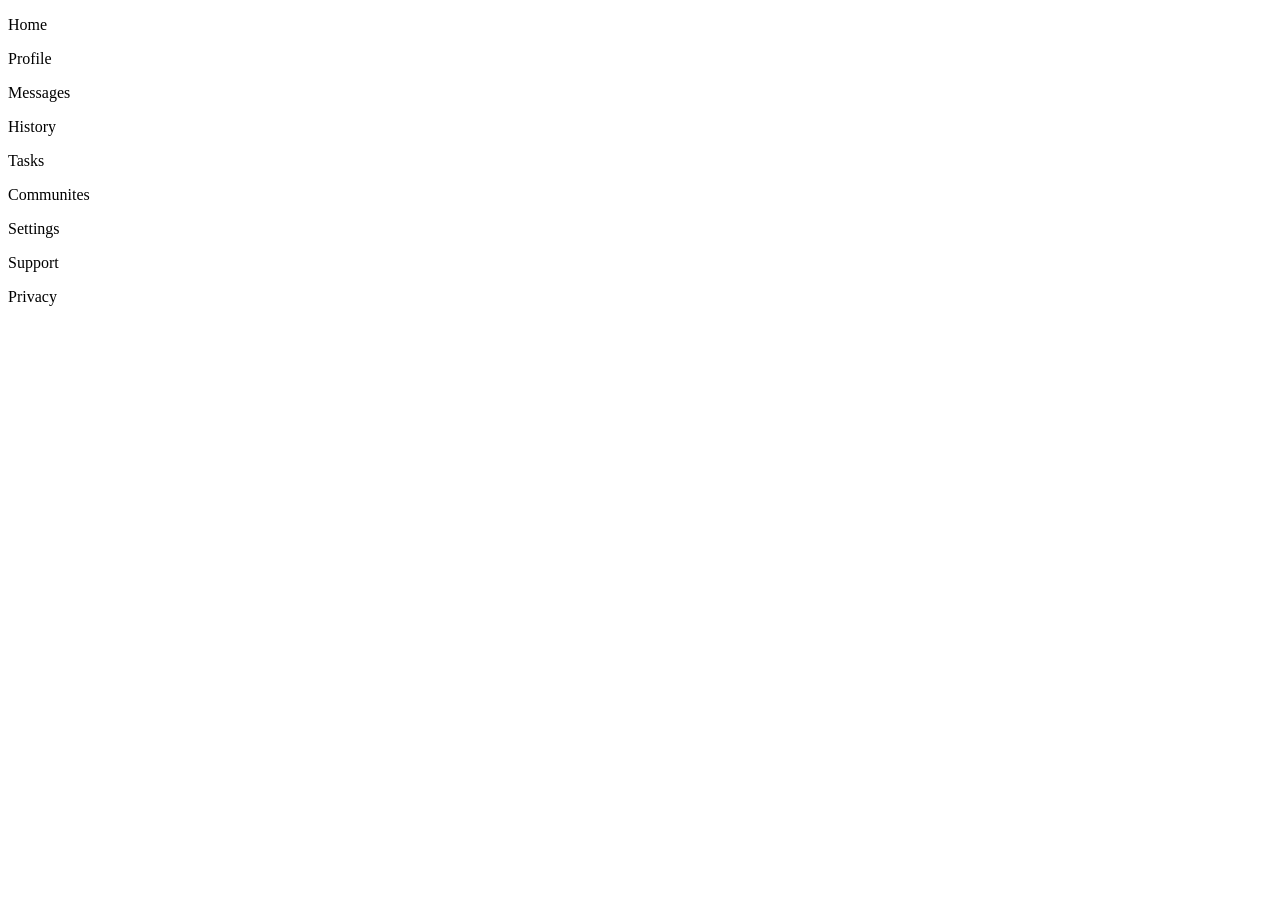
==== index.html @ fe5ff980 "Rename admindashboard.html to index.html" ====
<!DOCTYPE html>
<html lang="en">
<head>
  <meta charset="UTF-8">
  <meta name="viewport" content="width=device-width, initial-scale=1.0">
  <title>Admin Dashboard</title>
</head>
<body>
  <div class="left">
    <div>
      <p>Home</p>
      <p>Profile</p>
      <p>Messages</p>
      <p>History</p>
      <p>Tasks</p>
      <p>Communites</p>
    </div>
    <div>
      <p>Settings</p>
      <p>Support</p>
      <p>Privacy</p>
    </div>
  </div>
</body>
</html>
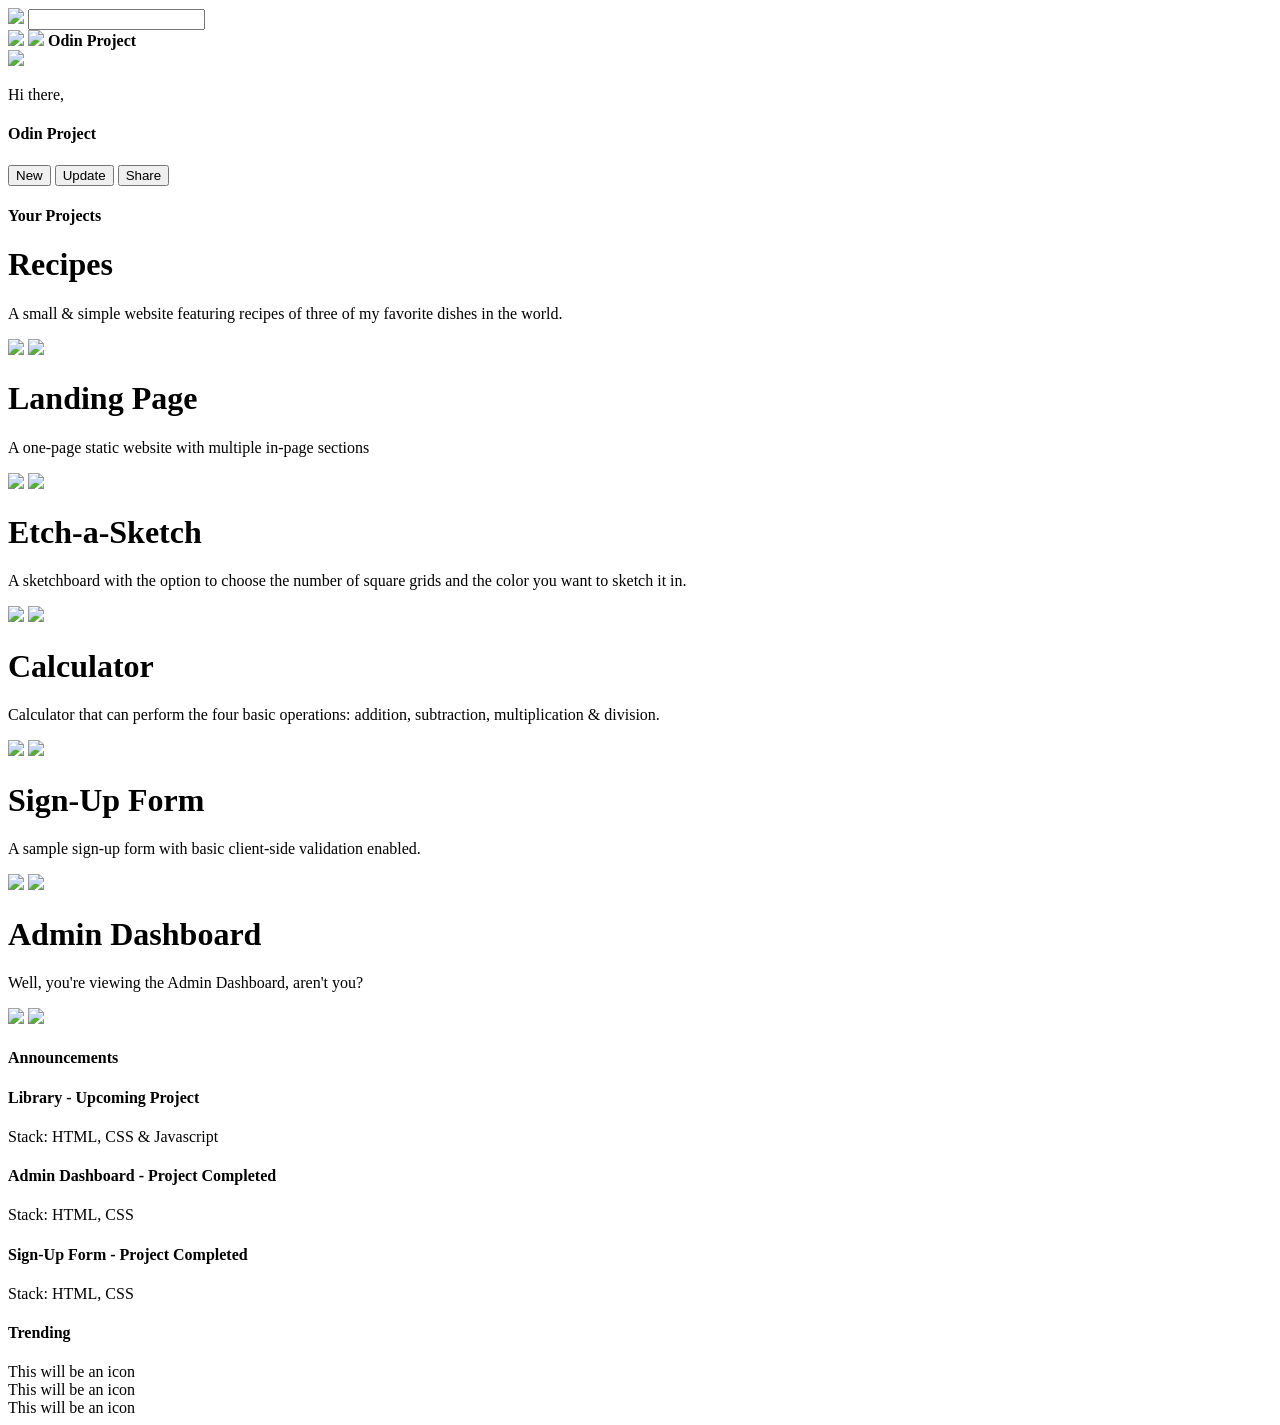
==== commit dab47d71: "Right side of the admin dashboard" ====
--- a/index.html
+++ b/index.html
@@ -4,22 +4,116 @@
   <meta charset="UTF-8">
   <meta name="viewport" content="width=device-width, initial-scale=1.0">
   <title>Admin Dashboard</title>
-</head>
+  <link rel="stylesheet" href="style.css">
+  </head>
 <body>
-  <div class="left">
-    <div>
-      <p>Home</p>
-      <p>Profile</p>
-      <p>Messages</p>
-      <p>History</p>
-      <p>Tasks</p>
-      <p>Communites</p>
+  <div class="topsection">
+    <div class="topsection1">
+      <div class="topsection1sub1">
+        <img src="magnify.svg" class="icon topicons">
+        <input type="search" class="search">
+      </div>
+      <div class="topsection1sub2">
+        <img src="bell-ring.svg" class="icon">
+        <img src="face-man-profile.svg" class="icon">
+        <span><b>Odin Project</b></span>
+      </div>
     </div>
-    <div>
-      <p>Settings</p>
-      <p>Support</p>
-      <p>Privacy</p>
+    <div class="topsection2">
+      <div class="topleft">
+        <img src="face-man-profile.svg" class="doubleicon">
+        <div class="topcenter">
+          <p>Hi there,</p>
+          <h4>Odin Project</h4>
+        </div>
+      </div>
+      <div class="topright">
+        <button class="blue">New</button>
+        <button class="blue">Update</button>
+        <button class="blue">Share</button>
+      </div>
+
     </div>
   </div>
-</body>
+  <div class="bodycontainer">
+    <div class="right1">
+      <h4 class="anno">Your Projects</h4>
+      <div class="container">
+        <div class="child">
+          <h1>Recipes</h1>
+          <p>A small & simple website featuring recipes of three of my favorite dishes in the world.</p>
+          <div class="actions">
+            <img src="bookmark-outline.svg" class="icon">
+            <img src="share-circle.svg" class="icon">
+          </div>
+        </div>
+        <div class="child">
+          <h1>Landing Page</h1>
+          <p>A one-page static website with multiple in-page sections</p>
+          <div class="actions">
+            <img src="bookmark-outline.svg" class="icon">
+            <img src="share-circle.svg" class="icon">
+          </div>
+        </div>
+        <div class="child">
+          <h1>Etch-a-Sketch</h1>
+          <p>A sketchboard with the option to choose the number of square grids and the color you want to sketch it in.</p>
+          <div class="actions">
+            <img src="bookmark-outline.svg" class="icon">
+            <img src="share-circle.svg" class="icon">
+          </div>
+        </div>
+        <div class="child">
+          <h1>Calculator</h1>
+          <p>Calculator that can perform the four basic operations: addition, subtraction, multiplication & division.</p>
+          <div class="actions">
+            <img src="bookmark-outline.svg" class="icon">
+            <img src="share-circle.svg" class="icon">
+          </div>
+        </div>
+        <div class="child">
+          <h1>Sign-Up Form</h1>
+          <p>A sample sign-up form with basic client-side validation enabled.</p>
+          <div class="actions">
+            <img src="bookmark-outline.svg" class="icon">
+            <img src="share-circle.svg" class="icon">
+          </div>
+        </div>
+        <div class="child">
+          <h1>Admin Dashboard</h1>
+          <p>Well, you're viewing the Admin Dashboard, aren't you?</p>
+          <div class="actions">
+            <img src="bookmark-outline.svg" class="icon">
+            <img src="share-circle.svg" class="icon">
+          </div>
+        </div>
+      </div>
+    </div>
+    <div class="right2">
+      <h4 class="anno">Announcements</h4>
+      <div class="right2sub1">
+        <div class="sub">
+          <h4>Library - Upcoming Project</h4>
+          <p>Stack: HTML, CSS & Javascript</p>
+        </div>
+        <div class="sub">
+          <h4>Admin Dashboard  - Project Completed</h4>
+          <p>Stack: HTML, CSS </p>
+        </div>
+        <div class="sub sub3">
+          <h4>Sign-Up Form - Project Completed</h4>
+          <p>Stack: HTML, CSS</p>
+        </div>
+      </div>
+      <h4 class="anno">Trending</h4>
+      <div class="right2sub2">
+        <div class="icons">This will be an icon </div>
+        <div class="icons">This will be an icon </div>
+        <div class="icons">This will be an icon </div>
+      </div>
+    </div>
+  </div>
+
+
+ </body>
 </html>
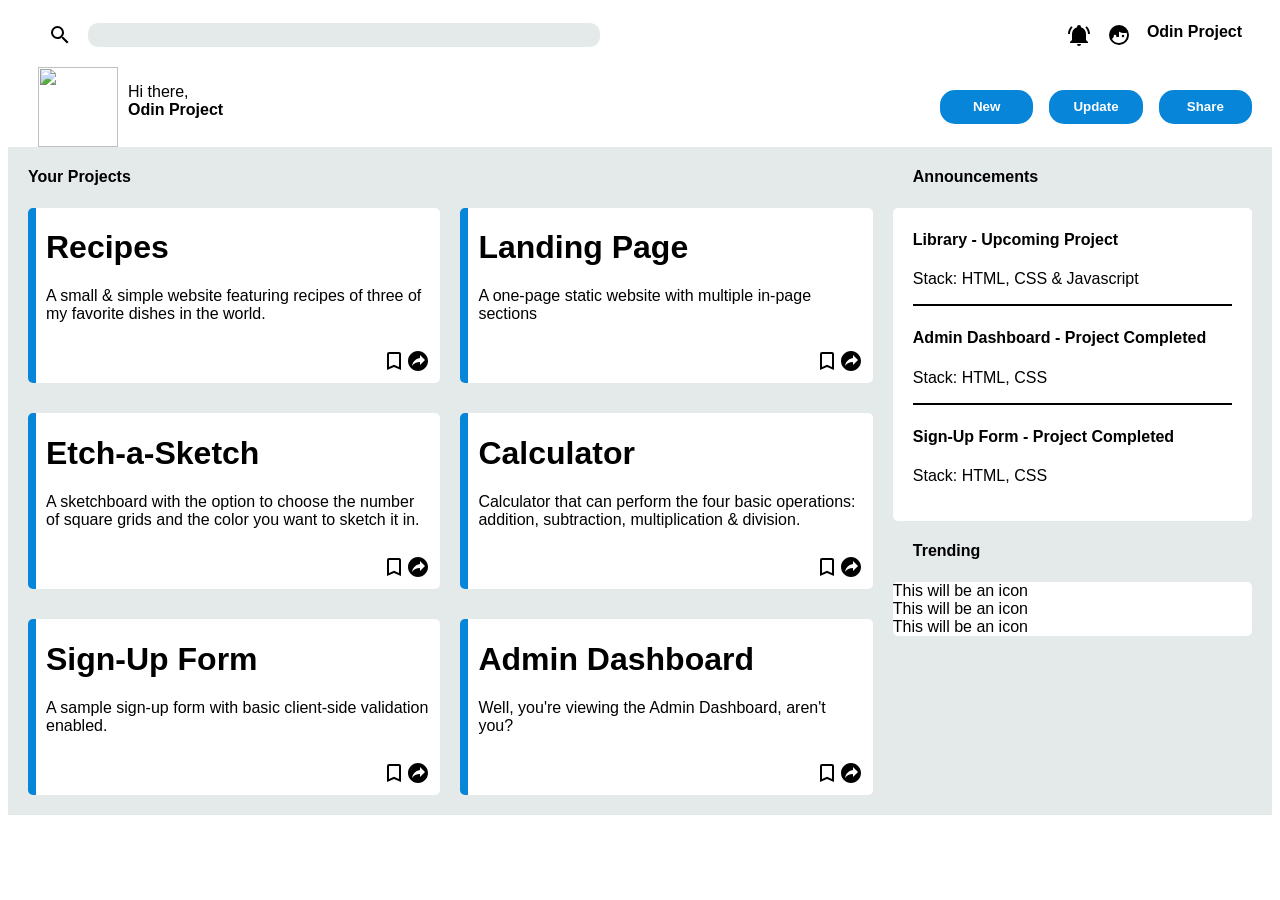
==== commit 92321a6e: "Updated image path of icons" ====
--- a/index.html
+++ b/index.html
@@ -10,12 +10,12 @@
   <div class="topsection">
     <div class="topsection1">
       <div class="topsection1sub1">
-        <img src="magnify.svg" class="icon topicons">
+        <img src="images/magnify.svg" class="icon topicons">
         <input type="search" class="search">
       </div>
       <div class="topsection1sub2">
-        <img src="bell-ring.svg" class="icon">
-        <img src="face-man-profile.svg" class="icon">
+        <img src="images/bell-ring.svg" class="icon">
+        <img src="images/face-man-profile.svg" class="icon">
         <span><b>Odin Project</b></span>
       </div>
     </div>
@@ -43,48 +43,48 @@
           <h1>Recipes</h1>
           <p>A small & simple website featuring recipes of three of my favorite dishes in the world.</p>
           <div class="actions">
-            <img src="bookmark-outline.svg" class="icon">
-            <img src="share-circle.svg" class="icon">
+            <img src="images/bookmark-outline.svg" class="icon">
+            <img src="images/share-circle.svg" class="icon">
           </div>
         </div>
         <div class="child">
           <h1>Landing Page</h1>
           <p>A one-page static website with multiple in-page sections</p>
           <div class="actions">
-            <img src="bookmark-outline.svg" class="icon">
-            <img src="share-circle.svg" class="icon">
+            <img src="images/bookmark-outline.svg" class="icon">
+            <img src="images/share-circle.svg" class="icon">
           </div>
         </div>
         <div class="child">
           <h1>Etch-a-Sketch</h1>
           <p>A sketchboard with the option to choose the number of square grids and the color you want to sketch it in.</p>
           <div class="actions">
-            <img src="bookmark-outline.svg" class="icon">
-            <img src="share-circle.svg" class="icon">
+            <img src="images/bookmark-outline.svg" class="icon">
+            <img src="images/share-circle.svg" class="icon">
           </div>
         </div>
         <div class="child">
           <h1>Calculator</h1>
           <p>Calculator that can perform the four basic operations: addition, subtraction, multiplication & division.</p>
           <div class="actions">
-            <img src="bookmark-outline.svg" class="icon">
-            <img src="share-circle.svg" class="icon">
+            <img src="images/bookmark-outline.svg" class="icon">
+            <img src="images/share-circle.svg" class="icon">
           </div>
         </div>
         <div class="child">
           <h1>Sign-Up Form</h1>
           <p>A sample sign-up form with basic client-side validation enabled.</p>
           <div class="actions">
-            <img src="bookmark-outline.svg" class="icon">
-            <img src="share-circle.svg" class="icon">
+            <img src="images/bookmark-outline.svg" class="icon">
+            <img src="images/share-circle.svg" class="icon">
           </div>
         </div>
         <div class="child">
           <h1>Admin Dashboard</h1>
           <p>Well, you're viewing the Admin Dashboard, aren't you?</p>
           <div class="actions">
-            <img src="bookmark-outline.svg" class="icon">
-            <img src="share-circle.svg" class="icon">
+            <img src="images/bookmark-outline.svg" class="icon">
+            <img src="images/share-circle.svg" class="icon">
           </div>
         </div>
       </div>
@@ -114,6 +114,5 @@
     </div>
   </div>
 
-
  </body>
 </html>
--- a/style.css
+++ b/style.css
@@ -0,0 +1,165 @@
+body{
+  font-family: Arial, Helvetica, sans-serif;
+}
+
+.child > p {
+  padding-bottom: 10px;
+}
+.container{
+  display: grid;
+  grid-template-columns: 1fr 1fr;
+  grid-template-rows: 1fr 1fr;
+  grid-auto-rows: 1fr;
+  grid-auto-columns: 1fr;
+  row-gap: 30px;
+  column-gap: 20px;
+  background-color: rgb(228, 233, 233);
+  padding: 20px;
+  padding-top: 0px;
+}
+
+.child{
+  border-left: 8px solid rgb(7, 133, 217);
+  border-radius: 5px;
+  background-color: white;
+  padding-right: 10px;
+  padding-left: 10px;
+  padding-bottom: 10px;
+  position: relative;
+}
+
+
+.icon{
+  height: 1.5em;
+  width: 1.5em;
+}
+
+.doubleicon{
+  height: 5em;
+  width: 5em;
+}
+
+.sub{
+  border-bottom: 2px solid black;
+  background-color: white;
+  padding-top: 2px;
+  /* padding-left: 5px; */
+  position: relative;
+}
+
+.sub3{
+  border: none;
+}
+
+.actions{
+  display: flex;
+  justify-content:right;
+  align-content: end;
+}
+
+.right2sub1{
+  padding-right: 20px;
+  padding-left: 20px;
+  padding-bottom: 20px;
+  border-radius: 5px;
+  background-color: white;
+  margin-right: 20px;
+}
+
+.anno{
+  padding-left: 20px;
+}
+
+.bodycontainer{
+  display: flex;
+}
+
+.right1{
+  width: 70vw;
+  background-color: rgb(228, 233, 233);
+}
+
+.right2{
+  width: 30vw;
+  background-color: rgb(228, 233, 233);
+}
+
+
+.right2sub2{
+  background-color: white;
+  margin-right: 20px;
+  border-radius: 5px;
+}
+
+.topsection{
+  display: grid;
+  grid-template-columns: 1fr;
+  background-color: white;
+}
+
+.search{
+  border-radius: 10px;
+  border: none;
+  background-color:  rgb(228, 233, 233);
+  width: 40vw;
+}
+
+.topsection1{
+  display: flex;
+  justify-content: space-between;
+  padding-top: 10px;
+  padding-bottom: 20px;
+  padding-right: 30px;
+  padding-left: 40px;
+}
+
+.topsection1sub2{
+  justify-items: right;
+  align-items: right;
+  display: flex;
+  padding-top: 5px;
+  gap: 1em;
+}
+
+.topsection1sub1{
+  display: flex;
+  padding-top: 5px;
+  gap: 1em;
+}
+
+.topsection2{
+  display: flex;
+  justify-content: space-between;
+  align-items: center;
+  padding-left: 30px;
+  padding-right: 20px;
+}
+
+.topleft{
+  display: flex;
+  gap: 10px;
+}
+
+
+.topright{
+  display: flex;
+  gap: clamp(10px,1em,50px);
+}
+
+.blue{
+  background-color:rgb(7, 133, 217);
+  border: none;
+  border-radius: 15px;
+  width: 7em;
+  height: 2.5em;
+  color: white;
+  font-weight: bold;
+}
+
+.topcenter > h4{
+  margin: 0;
+}
+
+.topcenter > p {
+  margin-bottom: 0;
+}
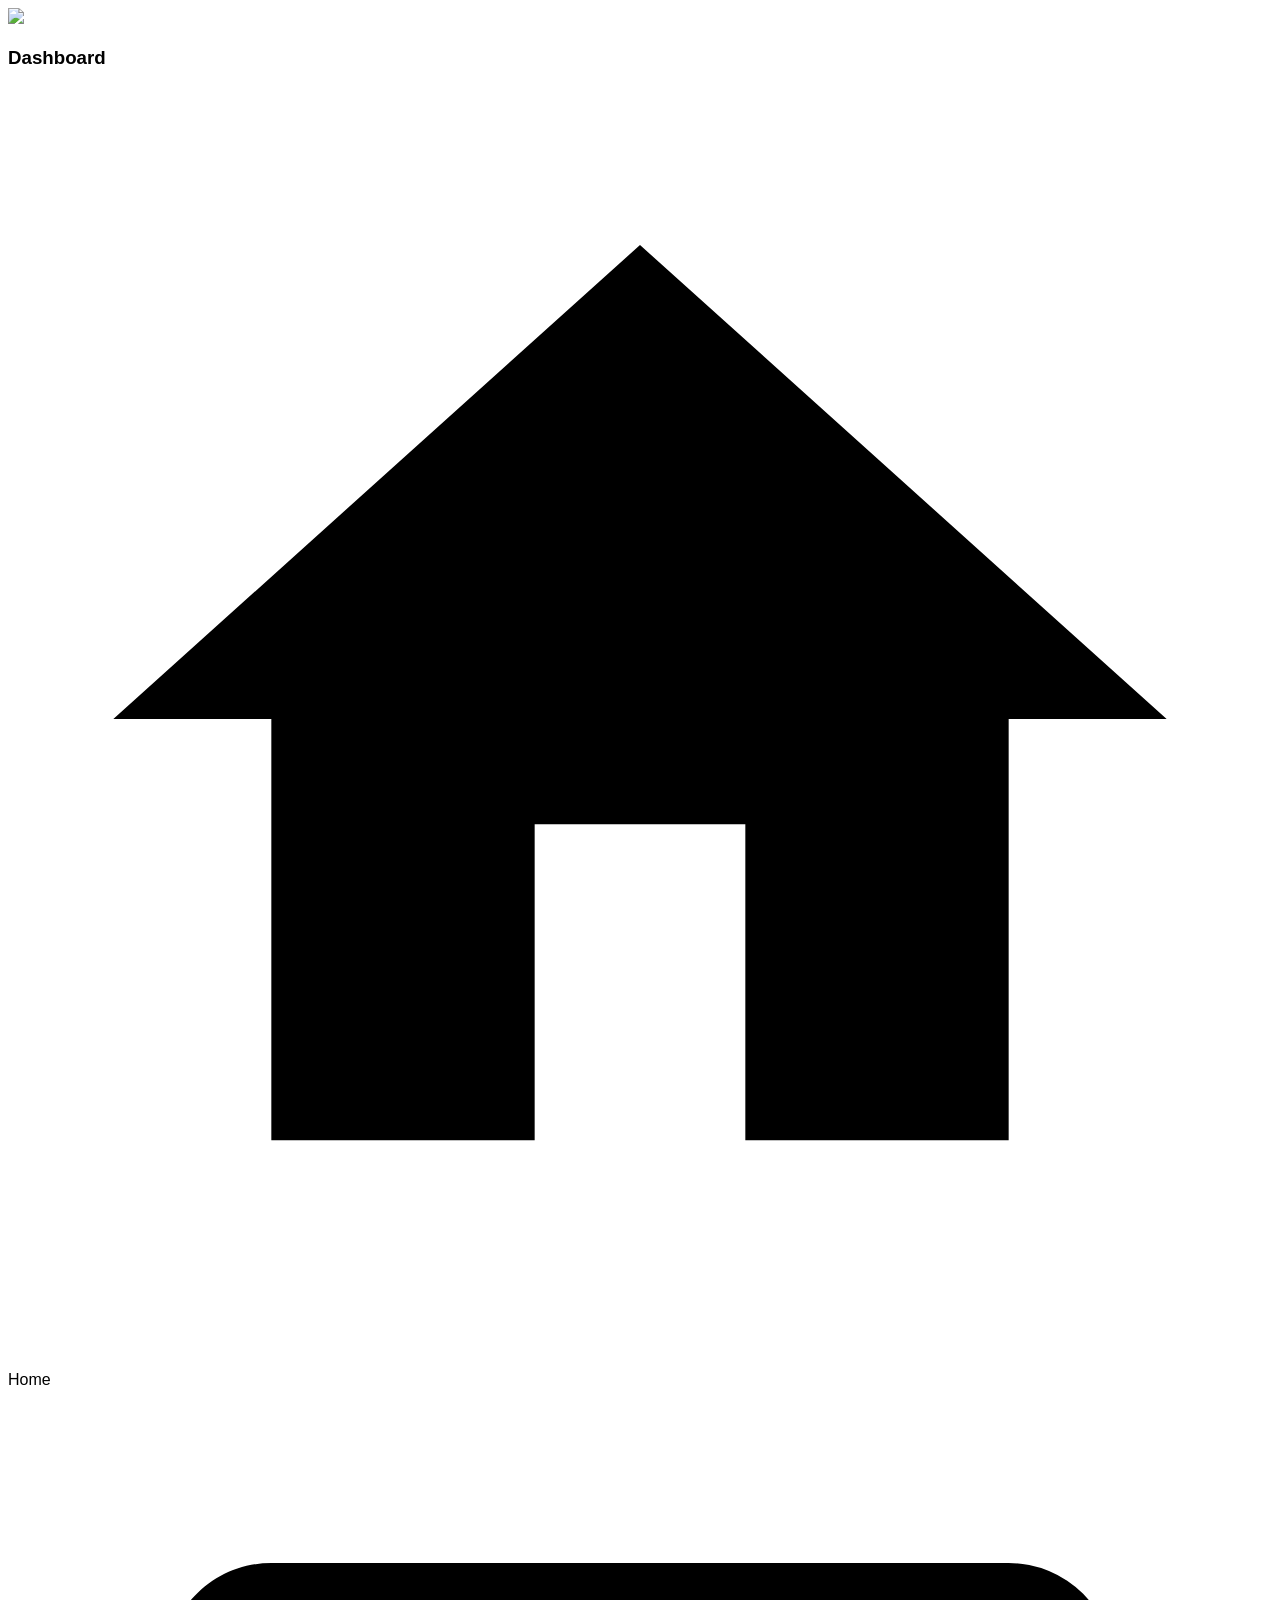
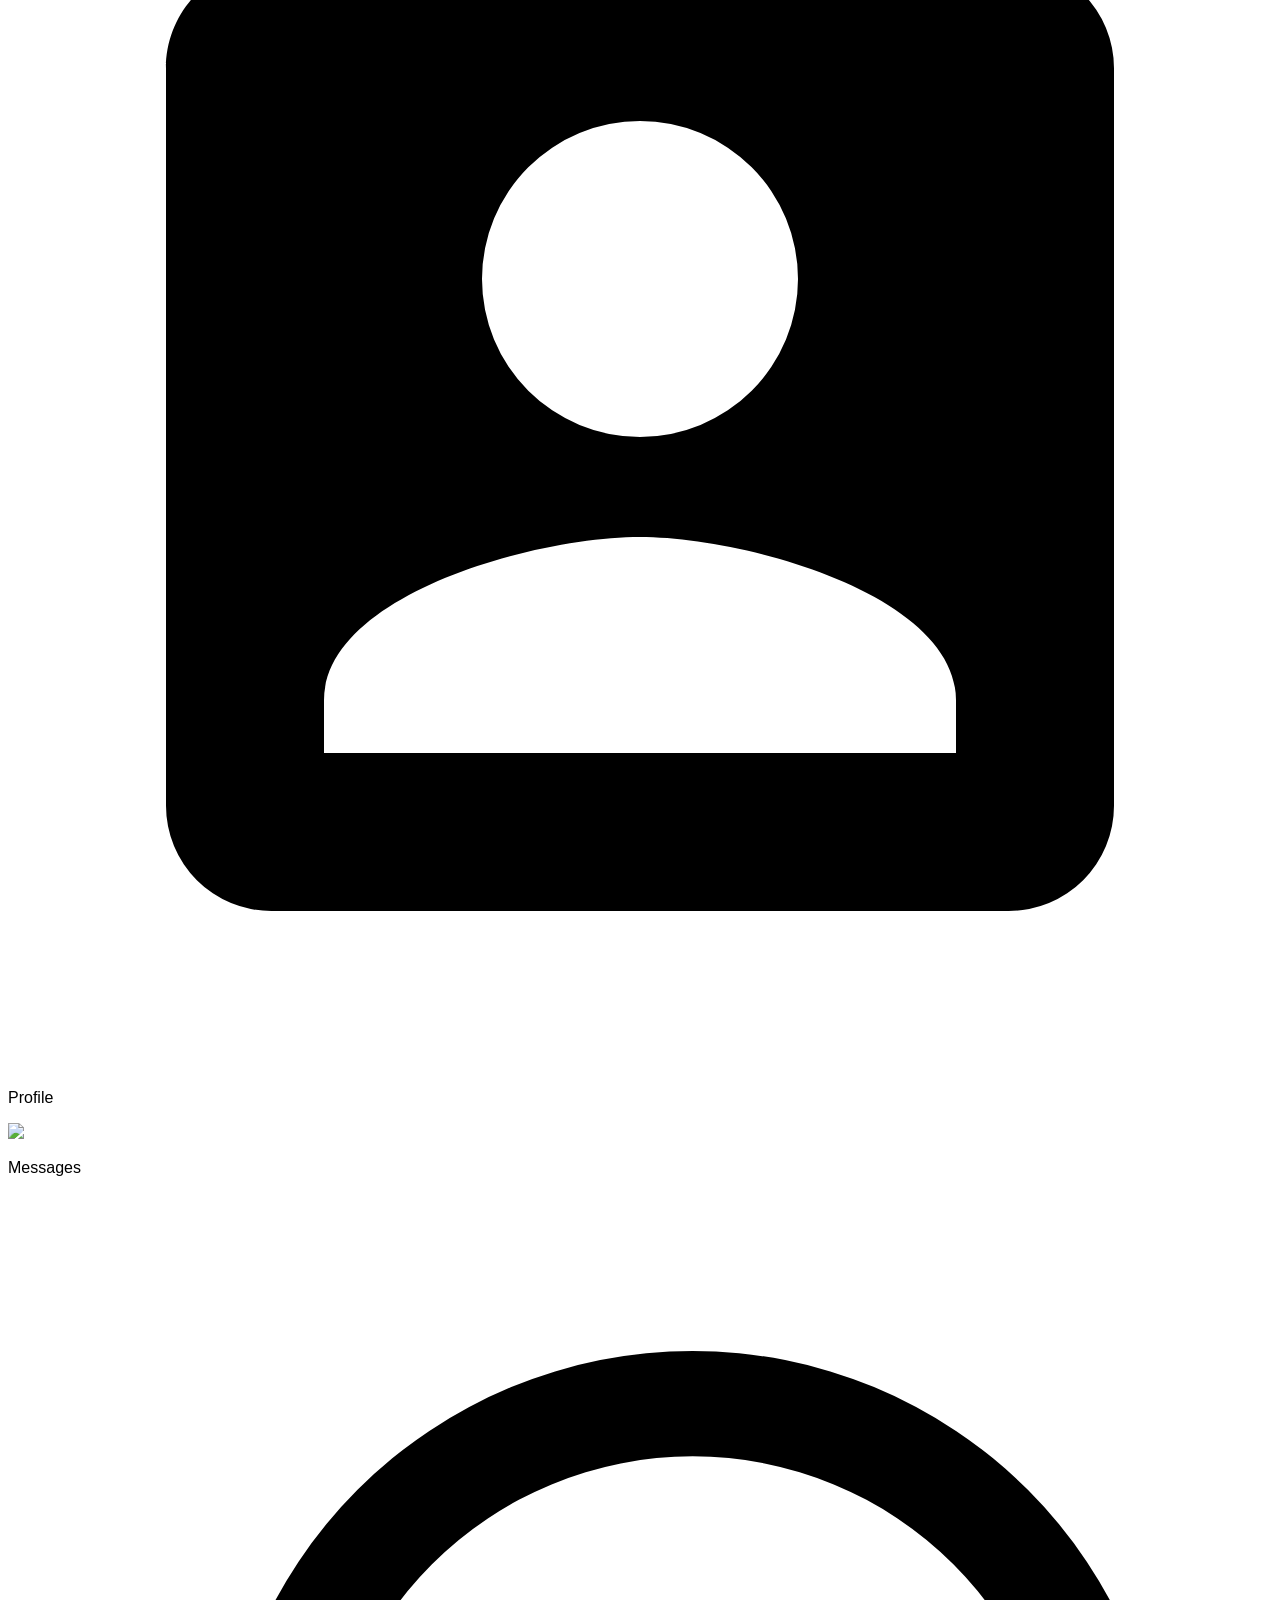
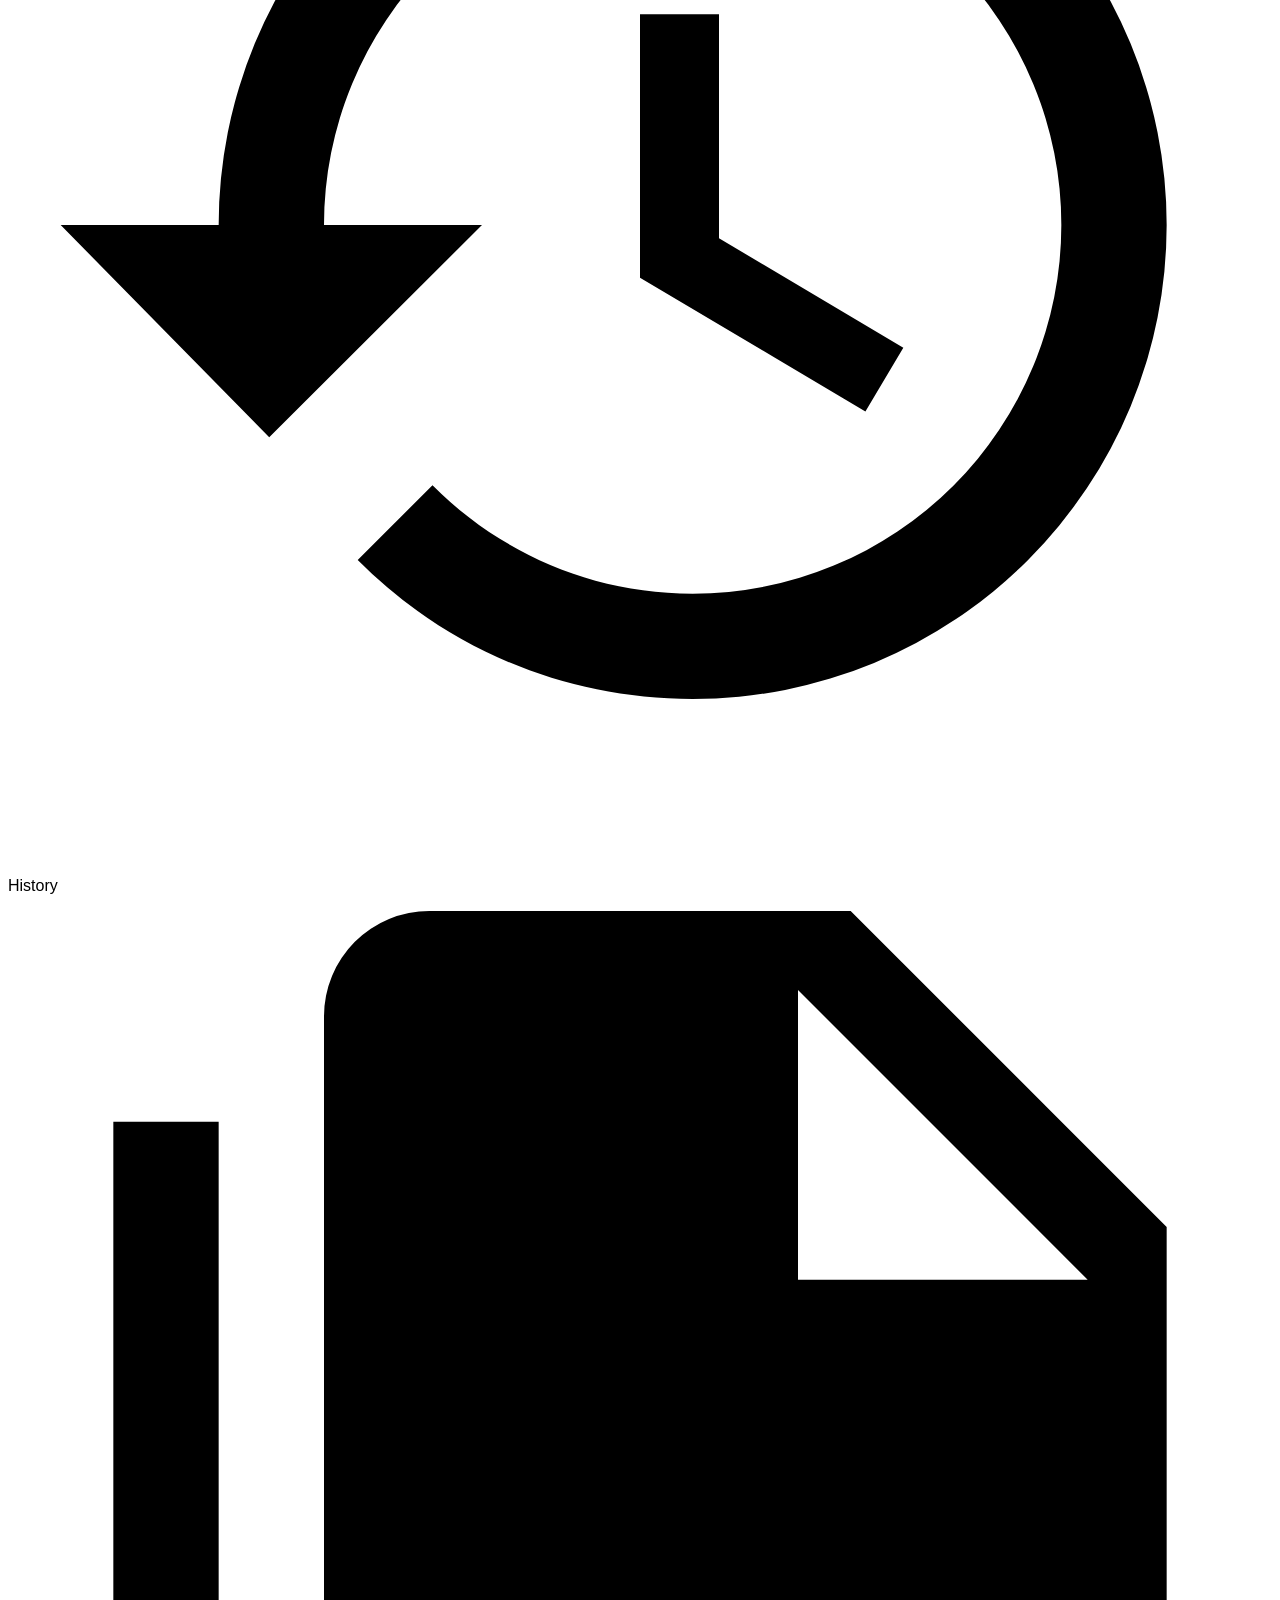
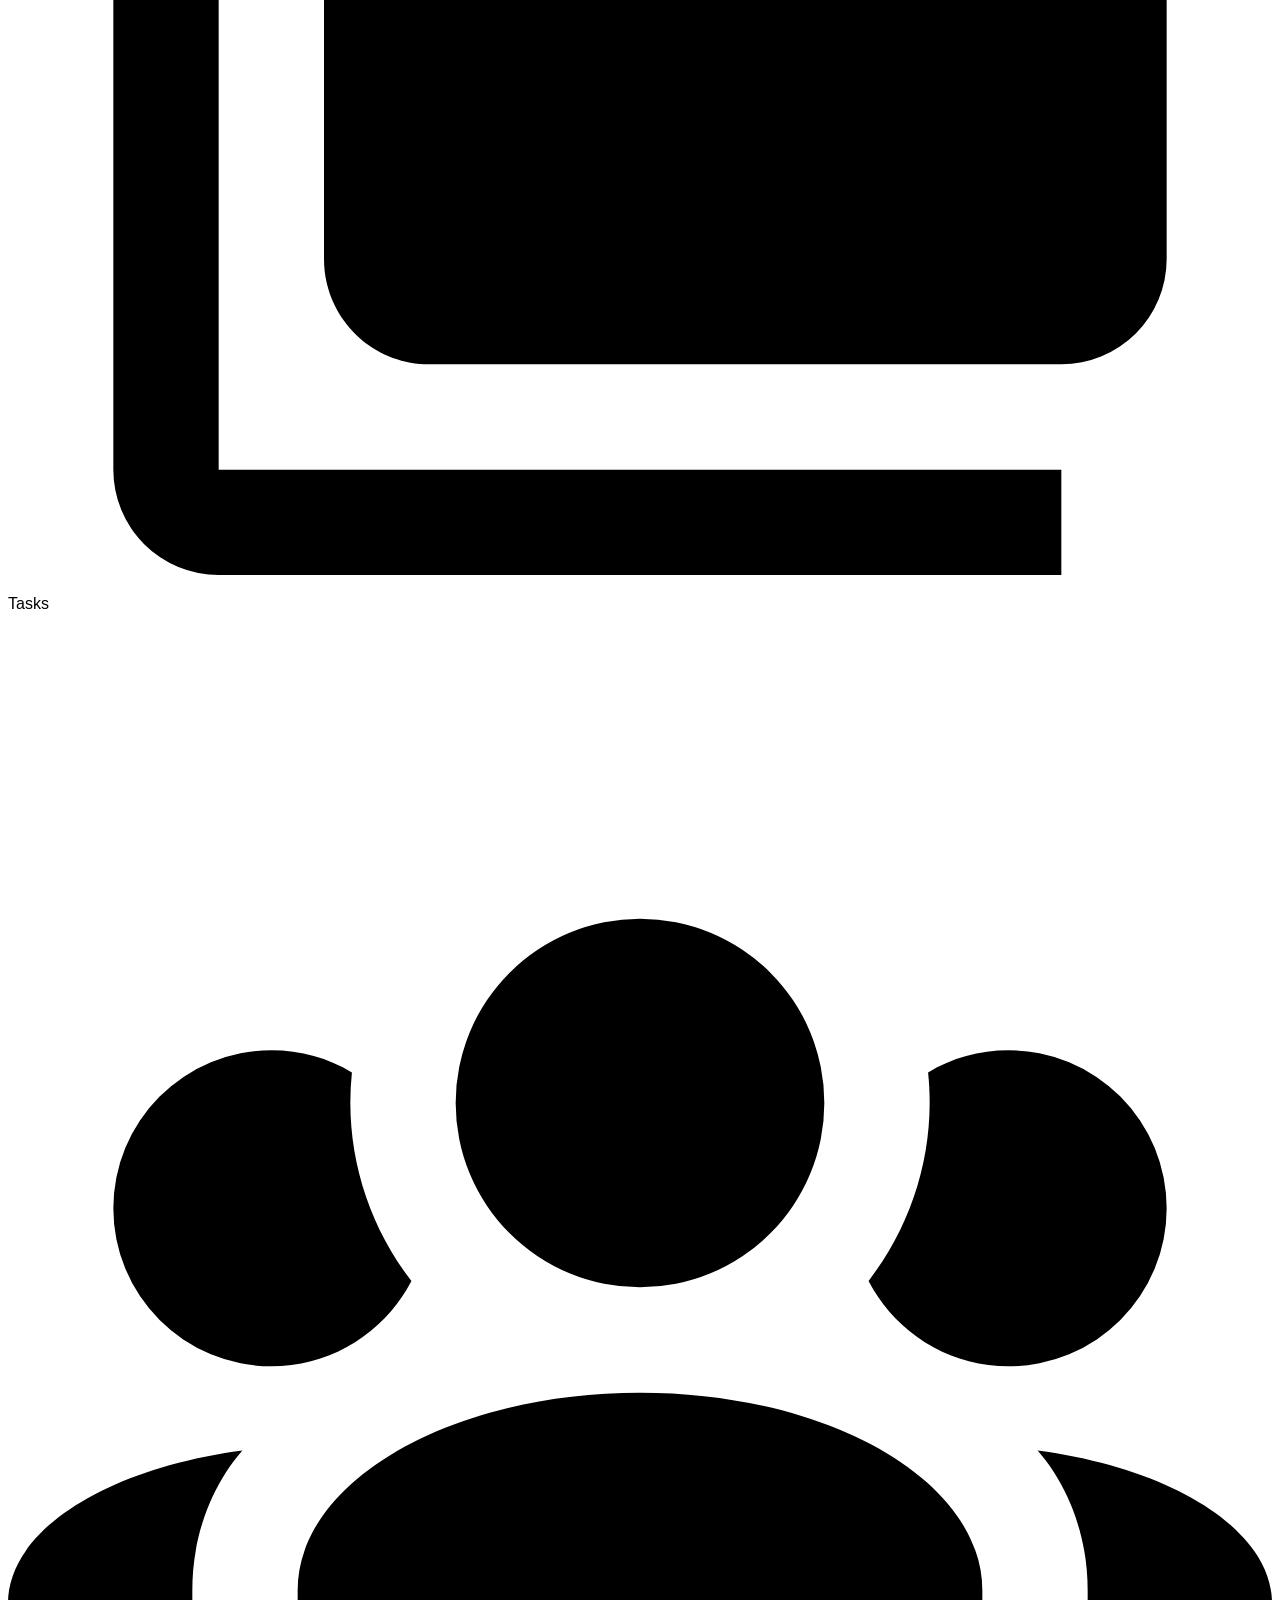
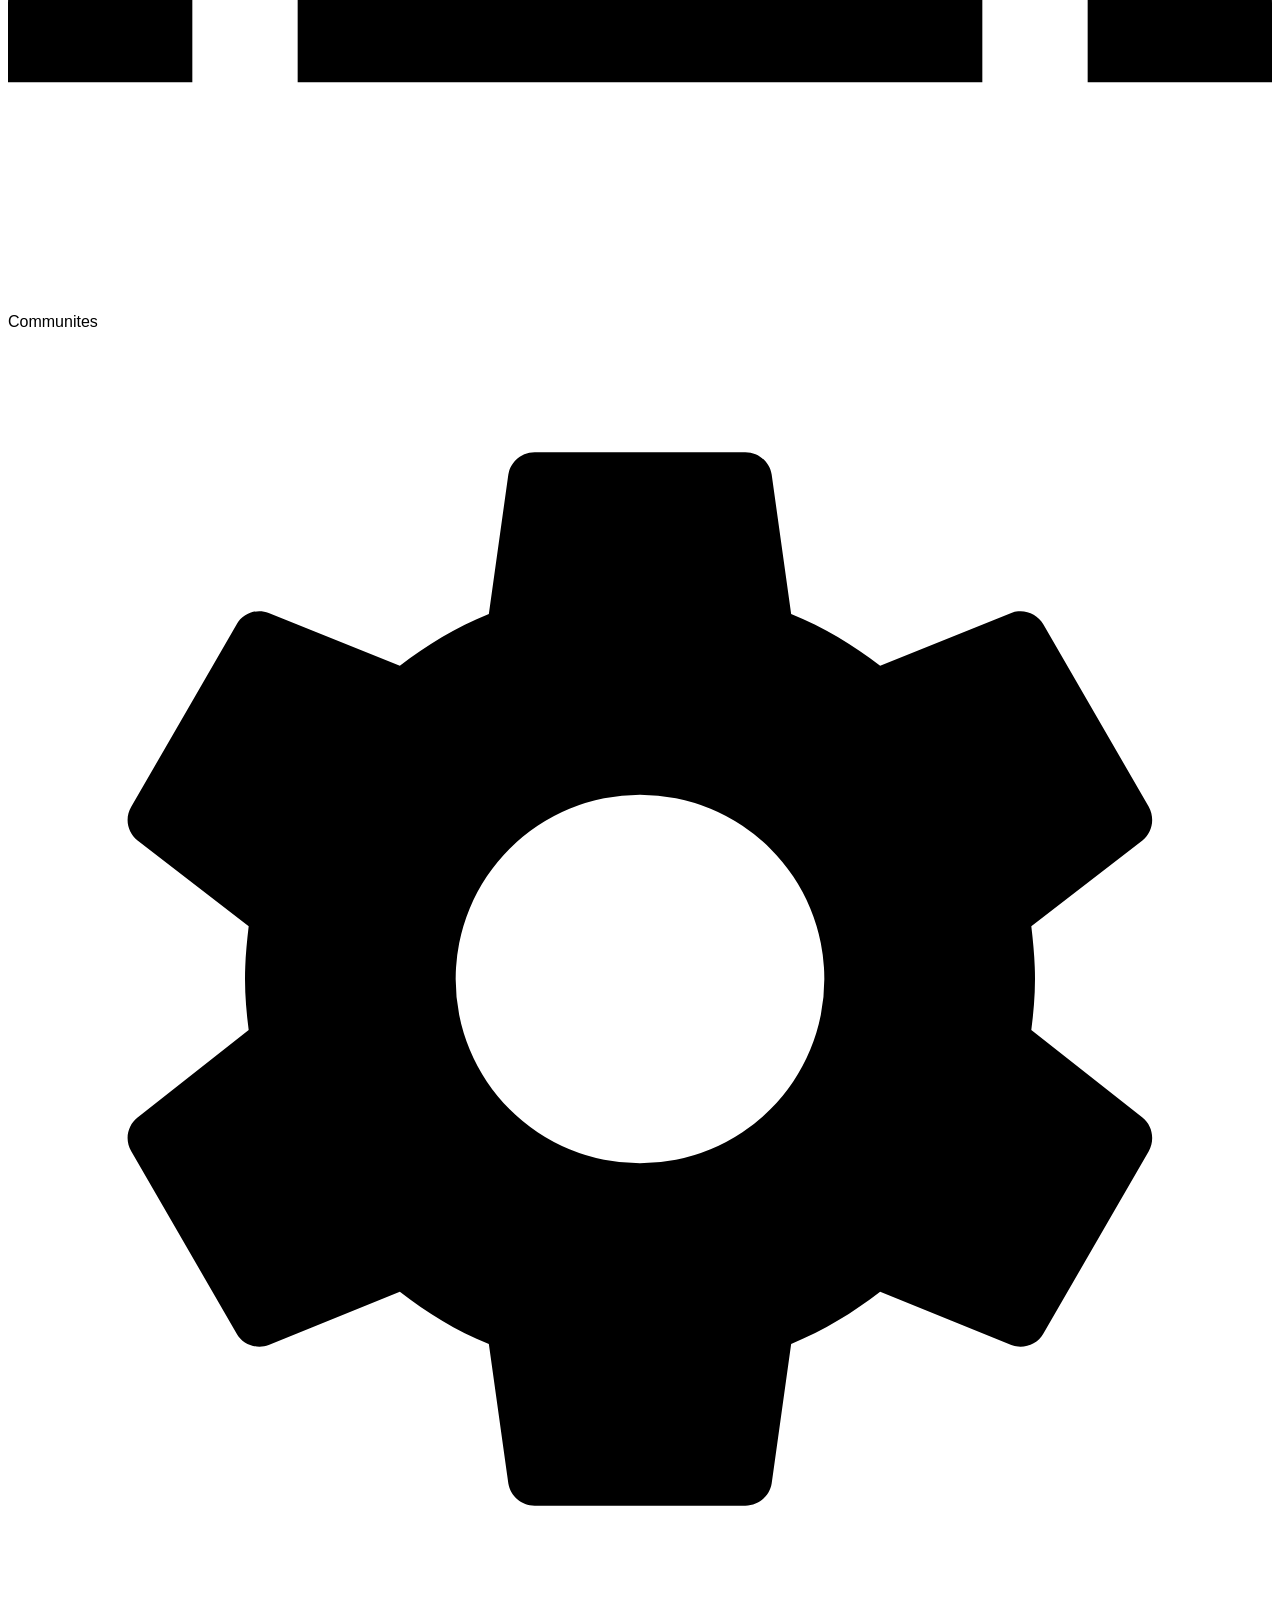
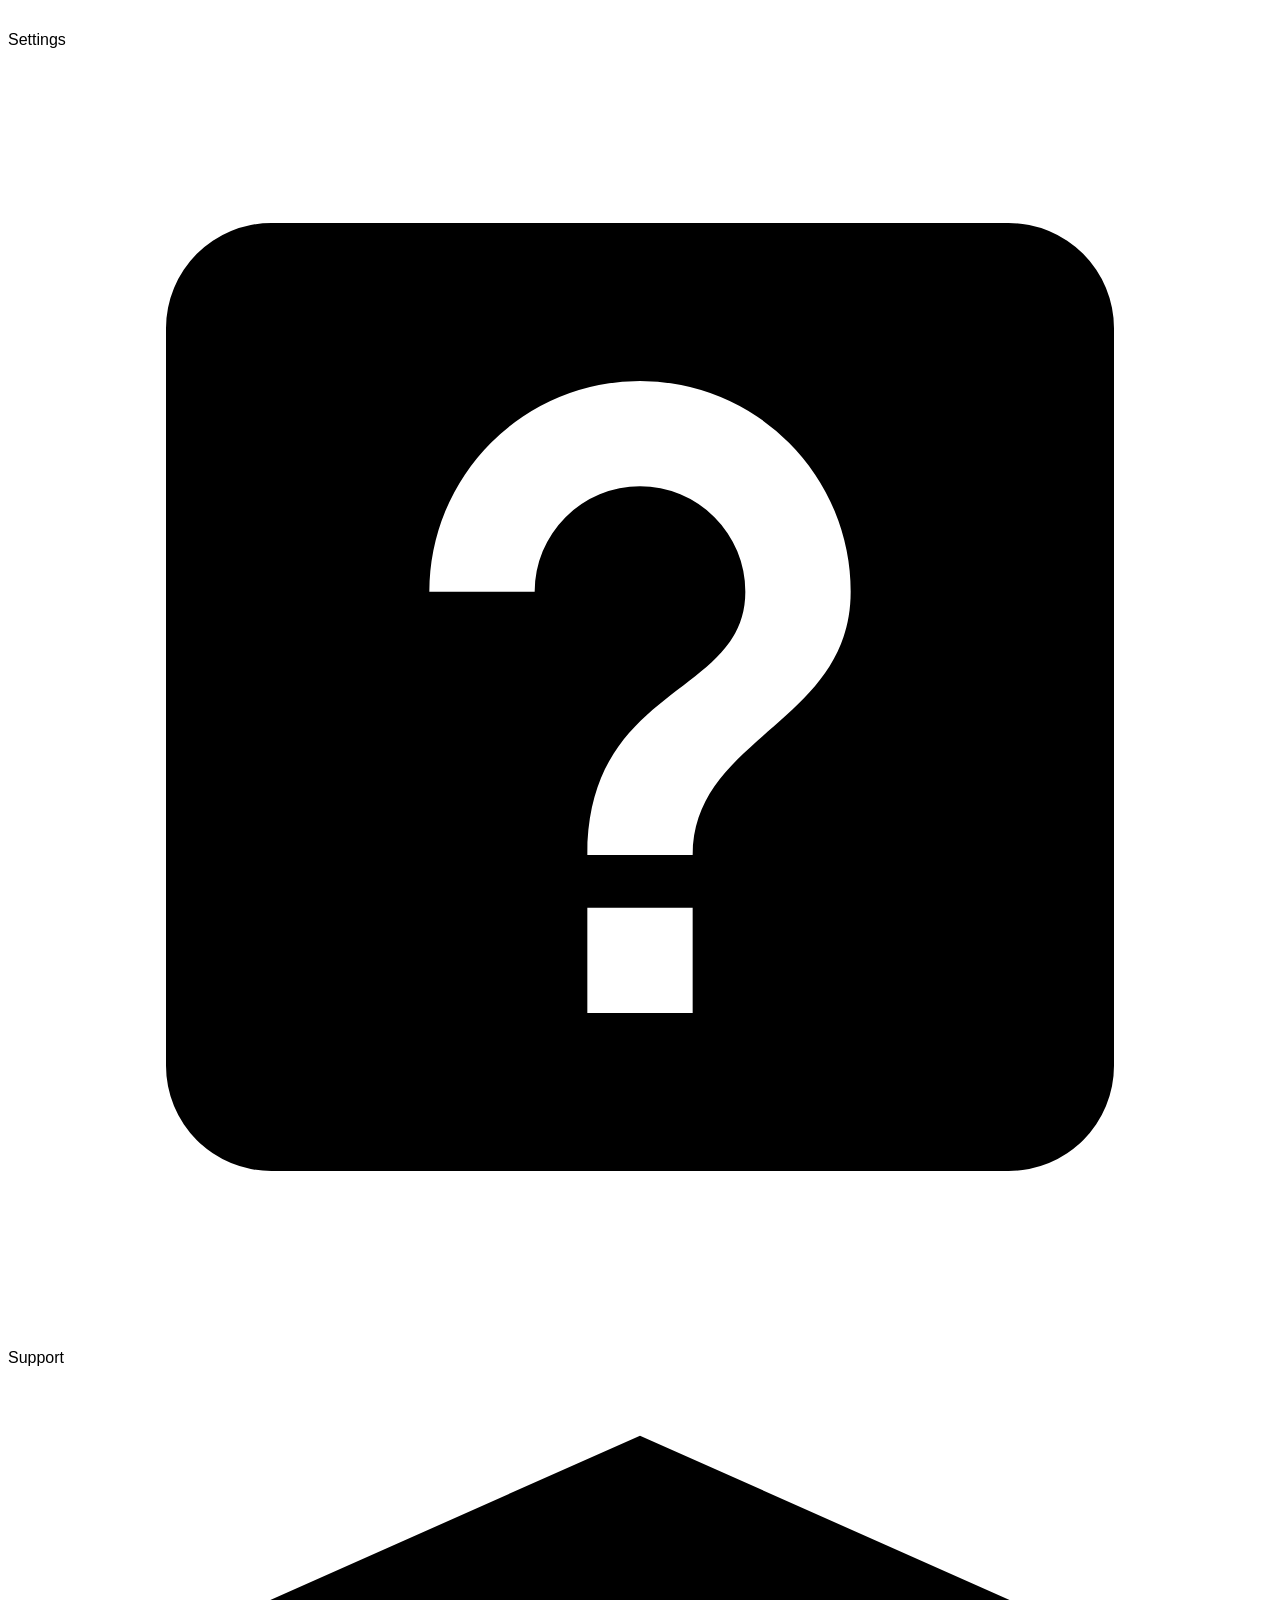
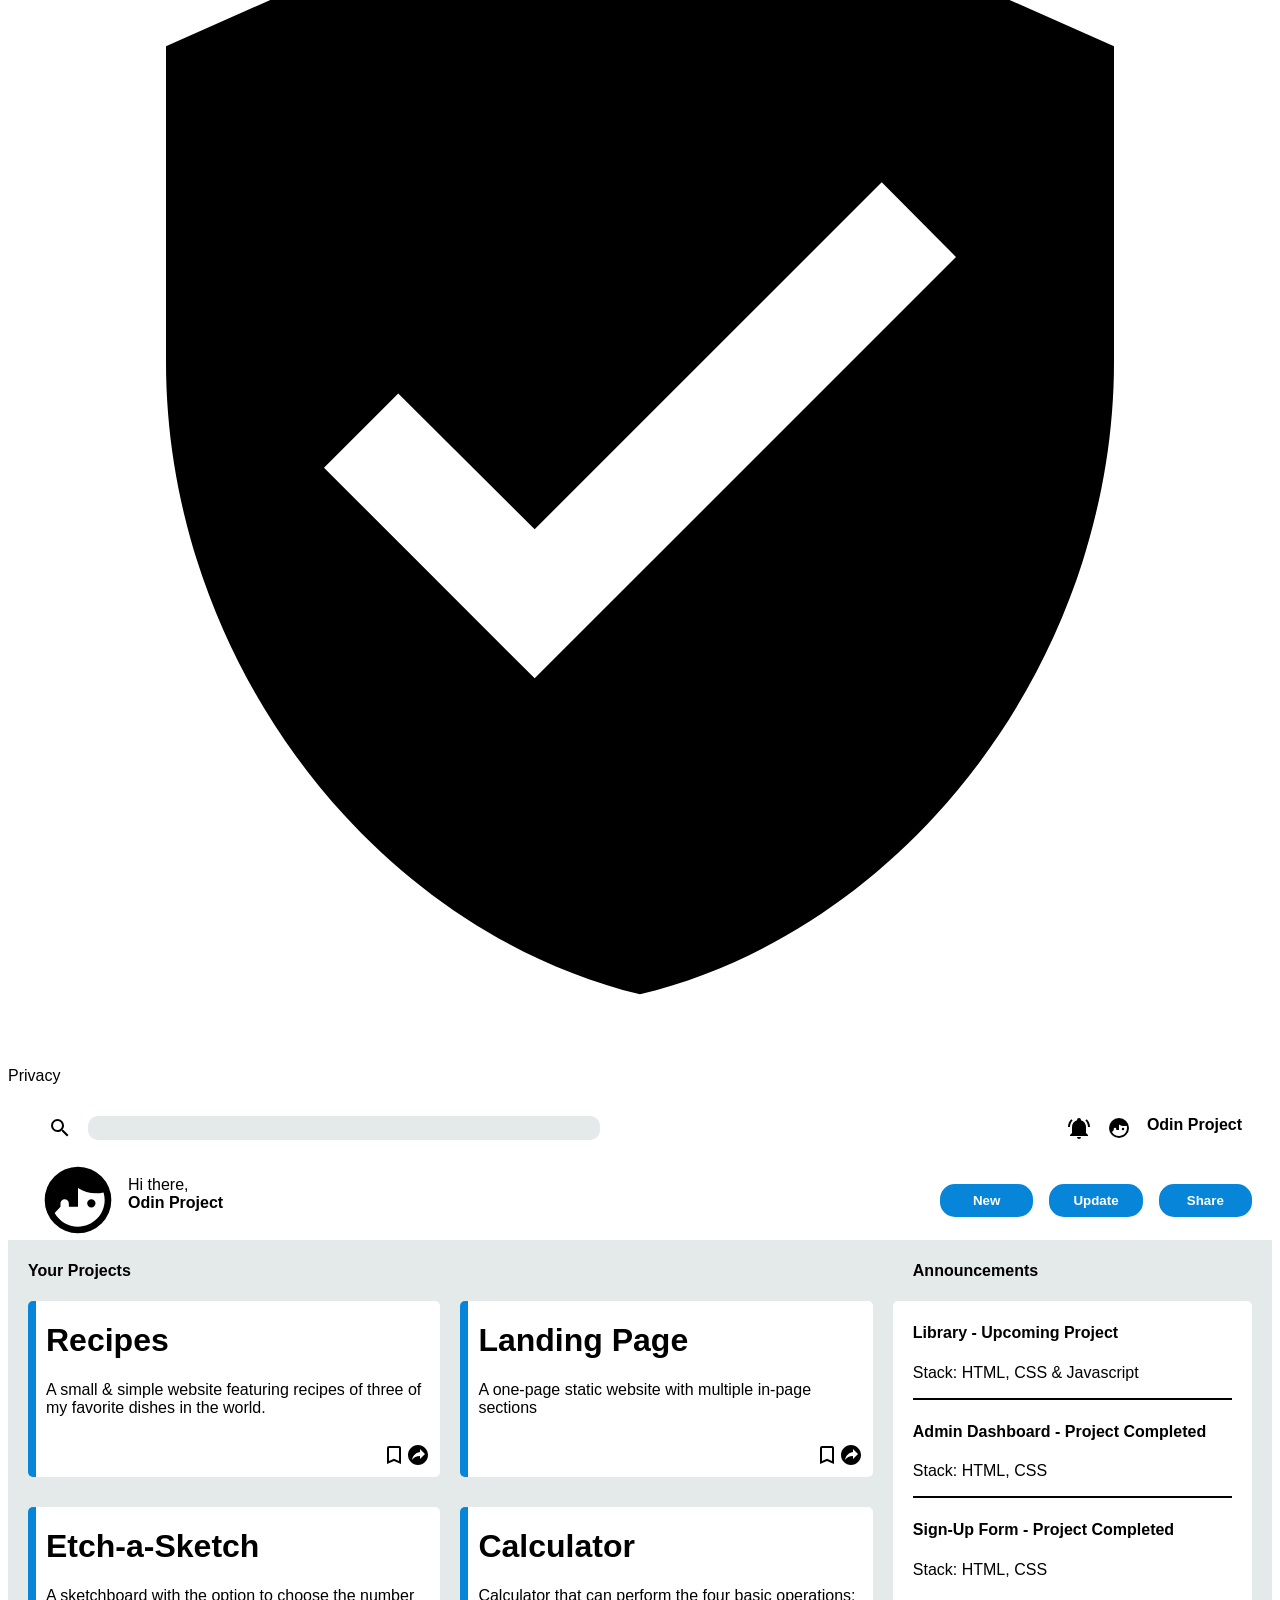
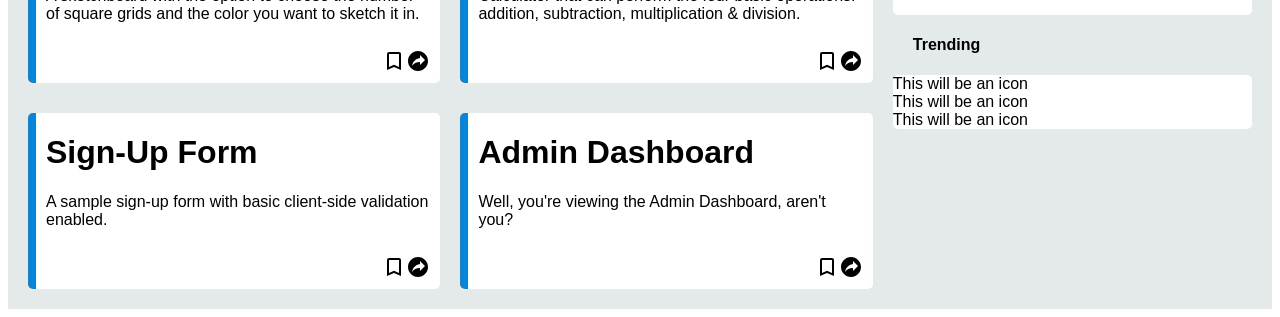
==== commit 8a617833: "Add the left section of the Admin Dashboard Previous version of this file didn't have the codes for " ====
--- a/index.html
+++ b/index.html
@@ -7,112 +7,162 @@
   <link rel="stylesheet" href="style.css">
   </head>
 <body>
-  <div class="topsection">
-    <div class="topsection1">
-      <div class="topsection1sub1">
-        <img src="images/magnify.svg" class="icon topicons">
-        <input type="search" class="search">
+  <div class="whole">
+    <div class="left">
+      <div class="left1">
+        <img src="images/view-dashboard.svg" class="doubleicons"> 
+        <h3>Dashboard</h3>
       </div>
-      <div class="topsection1sub2">
-        <img src="images/bell-ring.svg" class="icon">
-        <img src="images/face-man-profile.svg" class="icon">
-        <span><b>Odin Project</b></span>
-      </div>
-    </div>
-    <div class="topsection2">
-      <div class="topleft">
-        <img src="face-man-profile.svg" class="doubleicon">
-        <div class="topcenter">
-          <p>Hi there,</p>
-          <h4>Odin Project</h4>
+      <div class="left2">
+        <div class="iconsAndNames">
+          <img src="images/home.svg" class="icons"> 
+          <p>Home</p>
+        </div>
+        <div class="iconsAndNames">
+          <img src="images/account-box.svg" class="icons"> 
+          <p>Profile</p>
+        </div>
+        <div class="iconsAndNames">
+          <img src="images/message.svg" class="icons"> 
+          <p>Messages</p>
+        </div>
+        <div class="iconsAndNames">
+          <img src="images/history.svg" class="icons"> 
+          <p>History</p>
+        </div>
+        <div class="iconsAndNames">
+          <img src="images/file-multiple.svg" class="icons"> 
+          <p>Tasks</p>
+        </div>
+        <div class="iconsAndNames">
+          <img src="images/account-group.svg" class="icons">
+          <p>Communites</p>
         </div>
       </div>
-      <div class="topright">
-        <button class="blue">New</button>
-        <button class="blue">Update</button>
-        <button class="blue">Share</button>
+      <div class="left3">
+        <div class="iconsAndNames">
+          <img src="images/cog.svg" class="icons">
+          <p>Settings</p>
+        </div>
+        <div class="iconsAndNames">
+          <img src="images/help-box.svg" class="icons">
+          <p>Support</p>
+        </div>
+        <div class="iconsAndNames">
+          <img src="images/shield-check.svg" class="icons">
+          <p>Privacy</p>
+        </div>
       </div>
+    </div> 
 
-    </div>
-  </div>
-  <div class="bodycontainer">
-    <div class="right1">
-      <h4 class="anno">Your Projects</h4>
-      <div class="container">
-        <div class="child">
-          <h1>Recipes</h1>
-          <p>A small & simple website featuring recipes of three of my favorite dishes in the world.</p>
-          <div class="actions">
-            <img src="images/bookmark-outline.svg" class="icon">
-            <img src="images/share-circle.svg" class="icon">
+    <div class="right">
+      <div class="topsection">
+        <div class="topsection1">
+          <div class="topsection1sub1">
+            <img src="images/magnify.svg" class="icon topicons">
+            <input type="search" class="search">
+          </div>
+          <div class="topsection1sub2">
+            <img src="images/bell-ring.svg" class="icon">
+            <img src="images/face-man-profile.svg" class="icon">
+            <span><b>Odin Project</b></span>
           </div>
         </div>
-        <div class="child">
-          <h1>Landing Page</h1>
-          <p>A one-page static website with multiple in-page sections</p>
-          <div class="actions">
-            <img src="images/bookmark-outline.svg" class="icon">
-            <img src="images/share-circle.svg" class="icon">
+        <div class="topsection2">
+          <div class="topleft">
+            <img src="images/face-man-profile.svg" class="doubleicon">
+            <div class="topcenter">
+              <p>Hi there,</p>
+              <h4>Odin Project</h4>
+            </div>
+          </div>
+          <div class="topright">
+            <button class="blue">New</button>
+            <button class="blue">Update</button>
+            <button class="blue">Share</button>
+          </div>
+
+        </div>
+      </div>
+      <div class="bodycontainer">
+        <div class="right1">
+          <h4 class="anno">Your Projects</h4>
+          <div class="container">
+            <div class="child">
+              <h1>Recipes</h1>
+              <p>A small & simple website featuring recipes of three of my favorite dishes in the world.</p>
+              <div class="actions">
+                <img src="images/bookmark-outline.svg" class="icon">
+                <img src="images/share-circle.svg" class="icon">
+              </div>
+            </div>
+            <div class="child">
+              <h1>Landing Page</h1>
+              <p>A one-page static website with multiple in-page sections</p>
+              <div class="actions">
+                <img src="images/bookmark-outline.svg" class="icon">
+                <img src="images/share-circle.svg" class="icon">
+              </div>
+            </div>
+            <div class="child">
+              <h1>Etch-a-Sketch</h1>
+              <p>A sketchboard with the option to choose the number of square grids and the color you want to sketch it in.</p>
+              <div class="actions">
+                <img src="images/bookmark-outline.svg" class="icon">
+                <img src="images/share-circle.svg" class="icon">
+              </div>
+            </div>
+            <div class="child">
+              <h1>Calculator</h1>
+              <p>Calculator that can perform the four basic operations: addition, subtraction, multiplication & division.</p>
+              <div class="actions">
+                <img src="images/bookmark-outline.svg" class="icon">
+                <img src="images/share-circle.svg" class="icon">
+              </div>
+            </div>
+            <div class="child">
+              <h1>Sign-Up Form</h1>
+              <p>A sample sign-up form with basic client-side validation enabled.</p>
+              <div class="actions">
+                <img src="images/bookmark-outline.svg" class="icon">
+                <img src="images/share-circle.svg" class="icon">
+              </div>
+            </div>
+            <div class="child">
+              <h1>Admin Dashboard</h1>
+              <p>Well, you're viewing the Admin Dashboard, aren't you?</p>
+              <div class="actions">
+                <img src="images/bookmark-outline.svg" class="icon">
+                <img src="images/share-circle.svg" class="icon">
+              </div>
+            </div>
           </div>
         </div>
-        <div class="child">
-          <h1>Etch-a-Sketch</h1>
-          <p>A sketchboard with the option to choose the number of square grids and the color you want to sketch it in.</p>
-          <div class="actions">
-            <img src="images/bookmark-outline.svg" class="icon">
-            <img src="images/share-circle.svg" class="icon">
+        <div class="right2">
+          <h4 class="anno">Announcements</h4>
+          <div class="right2sub1">
+            <div class="sub">
+              <h4>Library - Upcoming Project</h4>
+              <p>Stack: HTML, CSS & Javascript</p>
+            </div>
+            <div class="sub">
+              <h4>Admin Dashboard  - Project Completed</h4>
+              <p>Stack: HTML, CSS </p>
+            </div>
+            <div class="sub sub3">
+              <h4>Sign-Up Form - Project Completed</h4>
+              <p>Stack: HTML, CSS</p>
+            </div>
           </div>
-        </div>
-        <div class="child">
-          <h1>Calculator</h1>
-          <p>Calculator that can perform the four basic operations: addition, subtraction, multiplication & division.</p>
-          <div class="actions">
-            <img src="images/bookmark-outline.svg" class="icon">
-            <img src="images/share-circle.svg" class="icon">
-          </div>
-        </div>
-        <div class="child">
-          <h1>Sign-Up Form</h1>
-          <p>A sample sign-up form with basic client-side validation enabled.</p>
-          <div class="actions">
-            <img src="images/bookmark-outline.svg" class="icon">
-            <img src="images/share-circle.svg" class="icon">
-          </div>
-        </div>
-        <div class="child">
-          <h1>Admin Dashboard</h1>
-          <p>Well, you're viewing the Admin Dashboard, aren't you?</p>
-          <div class="actions">
-            <img src="images/bookmark-outline.svg" class="icon">
-            <img src="images/share-circle.svg" class="icon">
+          <h4 class="anno">Trending</h4>
+          <div class="right2sub2">
+            <div class="icons">This will be an icon </div>
+            <div class="icons">This will be an icon </div>
+            <div class="icons">This will be an icon </div>
           </div>
         </div>
       </div>
     </div>
-    <div class="right2">
-      <h4 class="anno">Announcements</h4>
-      <div class="right2sub1">
-        <div class="sub">
-          <h4>Library - Upcoming Project</h4>
-          <p>Stack: HTML, CSS & Javascript</p>
-        </div>
-        <div class="sub">
-          <h4>Admin Dashboard  - Project Completed</h4>
-          <p>Stack: HTML, CSS </p>
-        </div>
-        <div class="sub sub3">
-          <h4>Sign-Up Form - Project Completed</h4>
-          <p>Stack: HTML, CSS</p>
-        </div>
-      </div>
-      <h4 class="anno">Trending</h4>
-      <div class="right2sub2">
-        <div class="icons">This will be an icon </div>
-        <div class="icons">This will be an icon </div>
-        <div class="icons">This will be an icon </div>
-      </div>
-    </div>
   </div>
-
  </body>
 </html>
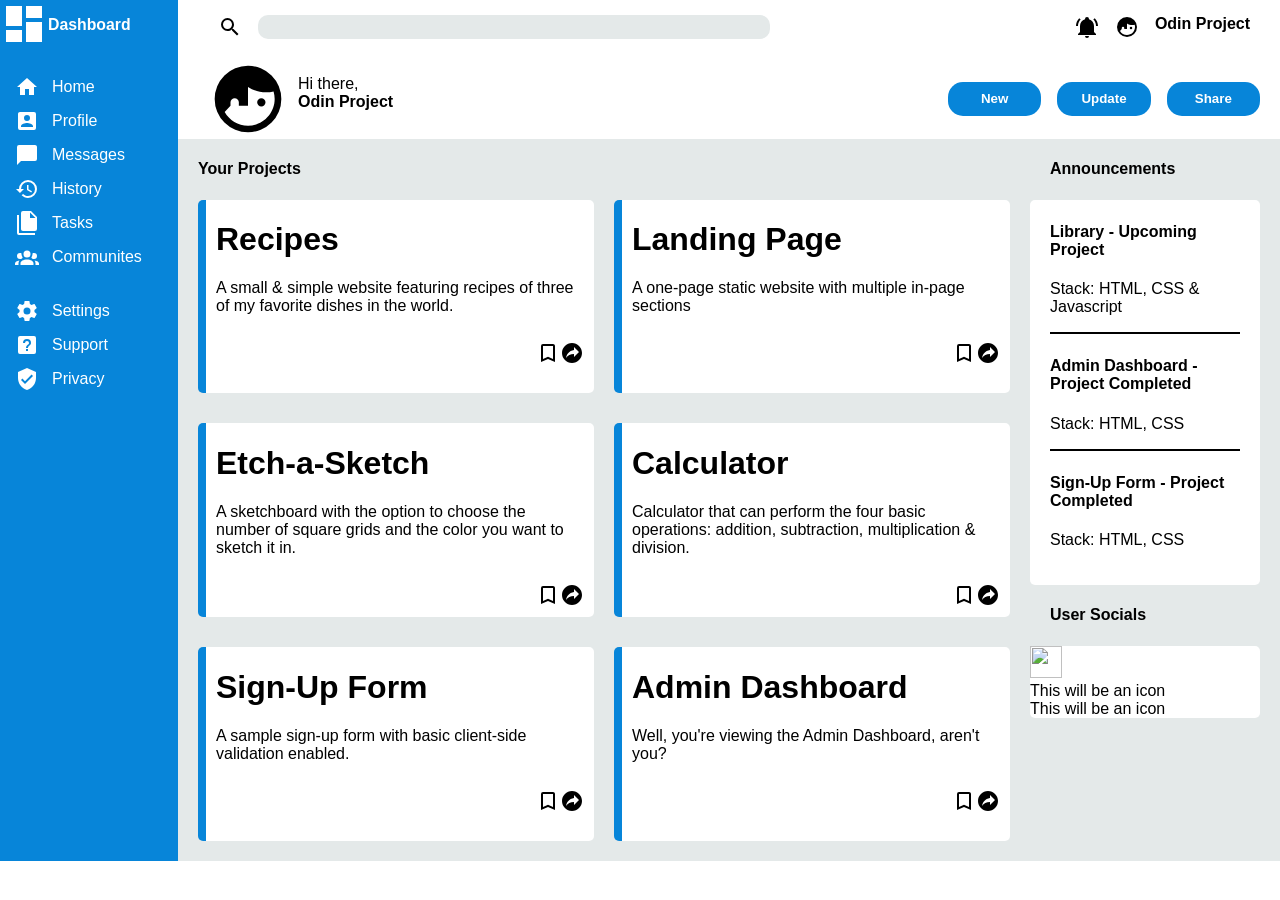
==== commit d773fa63: "Change class names to make the code more readable" ====
--- a/index.html
+++ b/index.html
@@ -7,13 +7,13 @@
   <link rel="stylesheet" href="style.css">
   </head>
 <body>
-  <div class="whole">
-    <div class="left">
-      <div class="left1">
+  <div class="container">
+    <div class="leftsection">
+      <div class="leftsubsection1">
         <img src="images/view-dashboard.svg" class="doubleicons"> 
         <h3>Dashboard</h3>
       </div>
-      <div class="left2">
+      <div class="leftsubsection2">
         <div class="iconsAndNames">
           <img src="images/home.svg" class="icons"> 
           <p>Home</p>
@@ -39,7 +39,7 @@
           <p>Communites</p>
         </div>
       </div>
-      <div class="left3">
+      <div class="leftsubsection3">
         <div class="iconsAndNames">
           <img src="images/cog.svg" class="icons">
           <p>Settings</p>
@@ -55,28 +55,28 @@
       </div>
     </div> 
 
-    <div class="right">
-      <div class="topsection">
-        <div class="topsection1">
-          <div class="topsection1sub1">
+    <div class="rightsection">
+      <div class="righttopsection">
+        <div class="righttopsub1">
+          <div class="righttopsub1left">
             <img src="images/magnify.svg" class="icon topicons">
             <input type="search" class="search">
           </div>
-          <div class="topsection1sub2">
+          <div class="righttopsub1right">
             <img src="images/bell-ring.svg" class="icon">
             <img src="images/face-man-profile.svg" class="icon">
             <span><b>Odin Project</b></span>
           </div>
         </div>
-        <div class="topsection2">
-          <div class="topleft">
+        <div class="righttopsub2">
+          <div class="righttopsub2left">
             <img src="images/face-man-profile.svg" class="doubleicon">
-            <div class="topcenter">
+            <div class="righttopsub2center">
               <p>Hi there,</p>
               <h4>Odin Project</h4>
             </div>
           </div>
-          <div class="topright">
+          <div class="righttopsub2right">
             <button class="blue">New</button>
             <button class="blue">Update</button>
             <button class="blue">Share</button>
@@ -84,11 +84,11 @@
 
         </div>
       </div>
-      <div class="bodycontainer">
-        <div class="right1">
-          <h4 class="anno">Your Projects</h4>
-          <div class="container">
-            <div class="child">
+      <div class="contentContainer">
+        <div class="contentLeft">
+          <h4 class="containerTitle">Your Projects</h4>
+          <div class="projectContainer">
+            <div class="projectChild">
               <h1>Recipes</h1>
               <p>A small & simple website featuring recipes of three of my favorite dishes in the world.</p>
               <div class="actions">
@@ -96,7 +96,7 @@
                 <img src="images/share-circle.svg" class="icon">
               </div>
             </div>
-            <div class="child">
+            <div class="projectChild">
               <h1>Landing Page</h1>
               <p>A one-page static website with multiple in-page sections</p>
               <div class="actions">
@@ -104,7 +104,7 @@
                 <img src="images/share-circle.svg" class="icon">
               </div>
             </div>
-            <div class="child">
+            <div class="projectChild">
               <h1>Etch-a-Sketch</h1>
               <p>A sketchboard with the option to choose the number of square grids and the color you want to sketch it in.</p>
               <div class="actions">
@@ -112,7 +112,7 @@
                 <img src="images/share-circle.svg" class="icon">
               </div>
             </div>
-            <div class="child">
+            <div class="projectChild">
               <h1>Calculator</h1>
               <p>Calculator that can perform the four basic operations: addition, subtraction, multiplication & division.</p>
               <div class="actions">
@@ -120,7 +120,7 @@
                 <img src="images/share-circle.svg" class="icon">
               </div>
             </div>
-            <div class="child">
+            <div class="projectChild">
               <h1>Sign-Up Form</h1>
               <p>A sample sign-up form with basic client-side validation enabled.</p>
               <div class="actions">
@@ -128,7 +128,7 @@
                 <img src="images/share-circle.svg" class="icon">
               </div>
             </div>
-            <div class="child">
+            <div class="projectChild">
               <h1>Admin Dashboard</h1>
               <p>Well, you're viewing the Admin Dashboard, aren't you?</p>
               <div class="actions">
@@ -138,9 +138,9 @@
             </div>
           </div>
         </div>
-        <div class="right2">
-          <h4 class="anno">Announcements</h4>
-          <div class="right2sub1">
+        <div class="contentRight">
+          <h4 class="containerTitle">Announcements</h4>
+          <div class="contentRightSub1">
             <div class="sub">
               <h4>Library - Upcoming Project</h4>
               <p>Stack: HTML, CSS & Javascript</p>
@@ -154,11 +154,11 @@
               <p>Stack: HTML, CSS</p>
             </div>
           </div>
-          <h4 class="anno">Trending</h4>
-          <div class="right2sub2">
-            <div class="icons">This will be an icon </div>
-            <div class="icons">This will be an icon </div>
-            <div class="icons">This will be an icon </div>
+          <h4 class="containerTitle">User Socials</h4>
+          <div class="contentRightSub2">
+            <div class="iconss"><img src="images/github.svg" class="social-icon"></div>
+            <div class="iconss">This will be an icon </div>
+            <div class="iconss">This will be an icon </div>
           </div>
         </div>
       </div>
--- a/style.css
+++ b/style.css
@@ -1,13 +1,14 @@
 body{
   font-family: Arial, Helvetica, sans-serif;
-}
-
-.child > p {
+  margin: 0;
+}
+
+.projectChild > p {
   padding-bottom: 10px;
 }
-.container{
+.projectContainer{
   display: grid;
-  grid-template-columns: 1fr 1fr;
+  grid-template-columns:  repeat(auto-fit, minmax(300px, 1fr));;
   grid-template-rows: 1fr 1fr;
   grid-auto-rows: 1fr;
   grid-auto-columns: 1fr;
@@ -15,10 +16,11 @@
   column-gap: 20px;
   background-color: rgb(228, 233, 233);
   padding: 20px;
+  padding-right: 0px;
   padding-top: 0px;
 }
 
-.child{
+.projectChild{
   border-left: 8px solid rgb(7, 133, 217);
   border-radius: 5px;
   background-color: white;
@@ -32,11 +34,13 @@
 .icon{
   height: 1.5em;
   width: 1.5em;
+  /* filter: brightness(0) invert(1); */ 
 }
 
 .doubleicon{
   height: 5em;
   width: 5em;
+  /* filter: brightness(0) invert(1); */
 }
 
 .sub{
@@ -57,7 +61,7 @@
   align-content: end;
 }
 
-.right2sub1{
+.contentRightSub1{
   padding-right: 20px;
   padding-left: 20px;
   padding-bottom: 20px;
@@ -66,32 +70,38 @@
   margin-right: 20px;
 }
 
-.anno{
+.containerTitle{
   padding-left: 20px;
 }
 
-.bodycontainer{
-  display: flex;
-}
-
-.right1{
-  width: 70vw;
+.contentContainer{
+  display: flex;
+}
+
+.contentLeft{
+  width: 65vw;
   background-color: rgb(228, 233, 233);
-}
-
-.right2{
-  width: 30vw;
+  padding-right: clamp(10px, 20px, 50px);
+}
+
+.contentRight{
+  width: clamp(250px, 17vw, 500px);
   background-color: rgb(228, 233, 233);
-}
-
-
-.right2sub2{
+ 
+}
+
+.leftsubsection1 > h3{
+  font-size: 99%;
+}
+
+
+.contentRightSub2{
   background-color: white;
   margin-right: 20px;
   border-radius: 5px;
 }
 
-.topsection{
+.righttopsection{
   display: grid;
   grid-template-columns: 1fr;
   background-color: white;
@@ -104,7 +114,7 @@
   width: 40vw;
 }
 
-.topsection1{
+.righttopsub1{
   display: flex;
   justify-content: space-between;
   padding-top: 10px;
@@ -113,7 +123,7 @@
   padding-left: 40px;
 }
 
-.topsection1sub2{
+.righttopsub1right{
   justify-items: right;
   align-items: right;
   display: flex;
@@ -121,13 +131,13 @@
   gap: 1em;
 }
 
-.topsection1sub1{
+.righttopsub1left{
   display: flex;
   padding-top: 5px;
   gap: 1em;
 }
 
-.topsection2{
+.righttopsub2{
   display: flex;
   justify-content: space-between;
   align-items: center;
@@ -135,13 +145,13 @@
   padding-right: 20px;
 }
 
-.topleft{
+.righttopsub2left{
   display: flex;
   gap: 10px;
 }
 
 
-.topright{
+.righttopsub2right{
   display: flex;
   gap: clamp(10px,1em,50px);
 }
@@ -156,10 +166,70 @@
   font-weight: bold;
 }
 
-.topcenter > h4{
+.righttopsub2center > h4{
   margin: 0;
 }
 
-.topcenter > p {
+.righttopsub2center > p {
   margin-bottom: 0;
-}+}
+
+
+
+
+
+
+.leftsubsection1{
+  display: flex;
+}
+
+.doubleicons{
+  height: 3em;
+  width: 3em;
+  filter: brightness(0) invert(1);
+}
+
+.icons{
+  height: 1.5em;
+  width: 1.5em;
+  filter: brightness(0) invert(1);
+}
+
+.iconsAndNames{
+  display: flex;
+  gap: 5px;
+  align-items: center;
+}
+
+.leftsubsection1, .leftsubsection2, .leftsubsection3{
+  padding-bottom: 20px;
+}
+
+.leftsubection1{
+  padding-left: 5px;
+}
+
+.leftsubsection2, .leftsubsection3{
+  padding-left: 15px;
+}
+
+.iconsAndNames > p{
+  margin: 0.5em;
+}
+
+.leftsection{
+  background-color: rgb(7, 133, 217);
+  width: clamp(200px, 18vw, 400px);
+  color: white;
+}
+
+.social-icon{
+  height: 2em;
+  width: 2em;
+}
+
+
+
+.container{
+  display: flex;
+}
